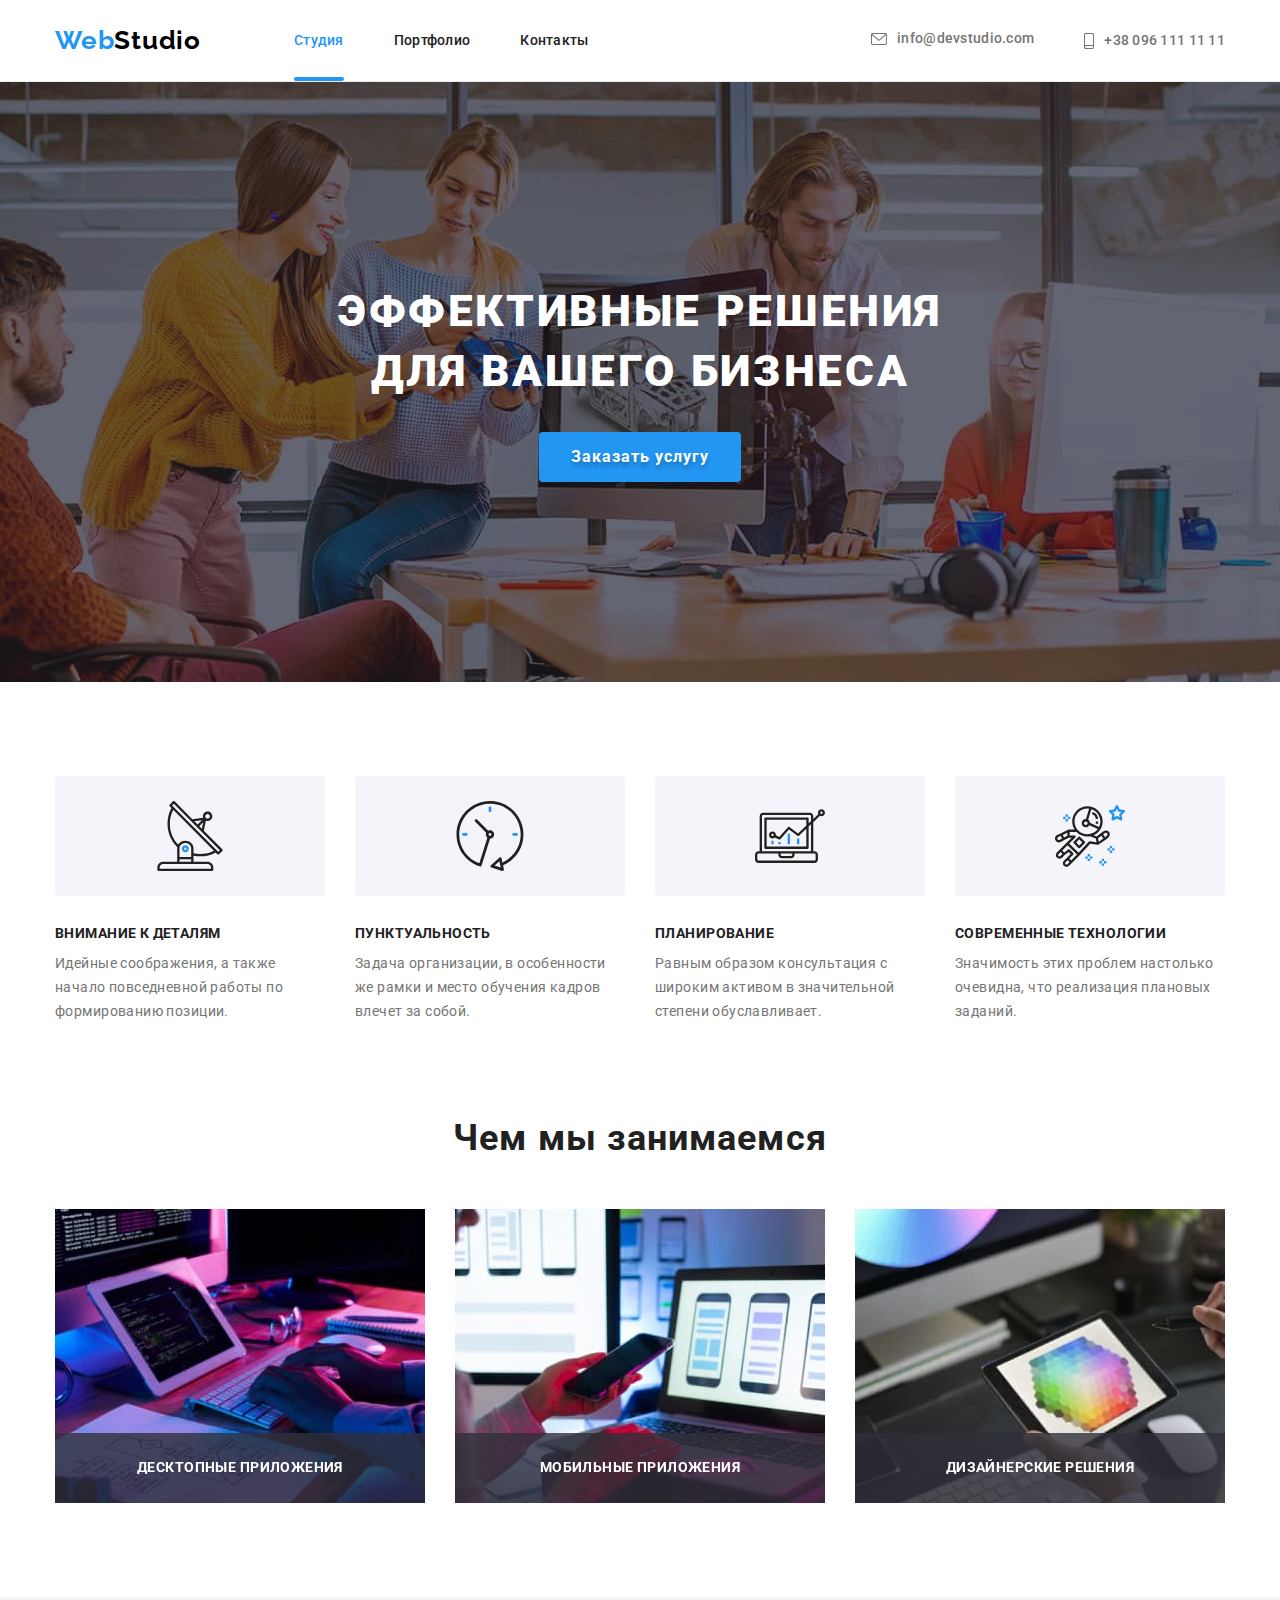
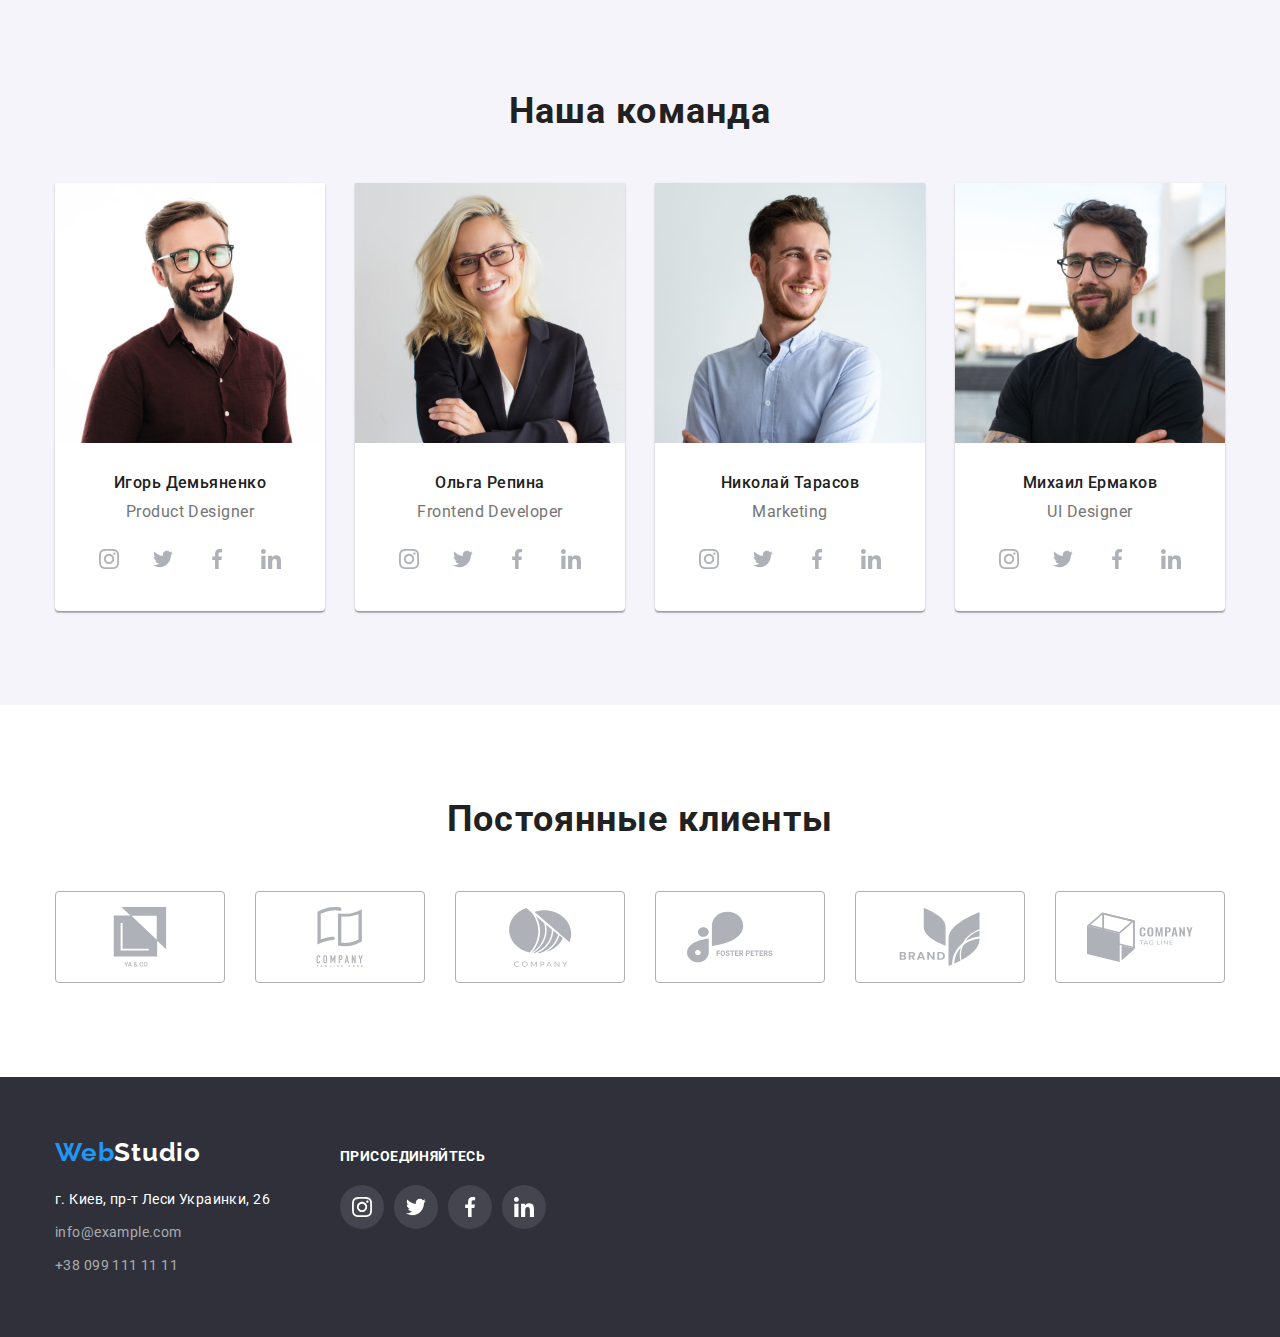
==== index.html @ c8e6e579 "clone from hw#5. start" ====
<!DOCTYPE html>
<html lang="ru">
  <head>
    <meta charset="UTF-8" />
    <meta http-equiv="X-UA-Compatible" content="IE=edge" />
    <meta name="viewport" content="width=device-width, initial-scale=1.0" />
    <title>Студія</title>
    <link rel="preconnect" href="https://fonts.googleapis.com" />
    <link rel="preconnect" href="https://fonts.gstatic.com" crossorigin />
    <link
      href="https://fonts.googleapis.com/css2?family=Raleway:wght@700&family=Roboto:wght@400;500;700;900&display=swap"
      rel="stylesheet"
    />
    <link
      rel="stylesheet"
      href="https://cdnjs.cloudflare.com/ajax/libs/modern-normalize/1.1.0/modern-normalize.min.css"
    />
    <link rel="stylesheet" href="./css/styles.css" />
  </head>
  <body>
    <header>
      <div class="nav container">
        <nav class="navigation">
          <a href="./index.html" class="logo">
            <span class="word-web">Web</span
            ><span class="word-studio">Studio</span>
          </a>
          <ul class="site-nav list">
            <li class="item">
              <a href="./index.html" class="link current">Студия</a>
            </li>
            <li class="item">
              <a href="./portfolio.html" class="link">Портфолио</a>
            </li>
            <li class="item">
              <a href="" class="link">Контакты</a>
            </li>
          </ul>
        </nav>
        <ul class="site-contact list">
          <li class="item-contact">
            <a href="mailto:info@devstudio.com" class="header-mail">
              <svg class="contact-icon" width="16px" height="12px">
                <use href="./images/symbol-defs.svg#icon-envelope"></use></svg
              >info@devstudio.com</a
            >
          </li>
          <li class="item-contact">
            <a href="tel:+380961111111" class="header-tel">
              <svg class="contact-icon" width="10px" height="16px">
                <use href="./images/symbol-defs.svg#icon-smartphone"></use>
              </svg>
              +38 096 111 11 11</a
            >
          </li>
        </ul>
      </div>
    </header>
    <main>
      <section class="section hero">
        <div class="hero-container">
          <h1 class="hero-title">Эффективные решения для вашего бизнеса</h1>
          <button type="button" class="hero-button" data-modal-open>
            Заказать услугу
          </button>
          <div class="backdrop is-hidden" data-modal>
            <div class="modal">
              <button class="close" data-modal-close>x</button>
            </div>
          </div>
        </div>
      </section>
      <section class="section distinction">
        <div class="container">
          <h2 class="section-title visually-hidden">
            Наши качественные особенности
          </h2>
          <ul class="distinction list">
            <li class="item">
              <div class="icon-wrapper">
                <svg class="distinction-icon" width="70px" height="70px">
                  <use href="./images/symbol-defs.svg#icon-antenna"></use>
                </svg>
              </div>
              <h3 class="distinction-header">Внимание к деталям</h3>
              <p class="distinction-description">
                Идейные соображения, а также начало повседневной работы по
                формированию позиции.
              </p>
            </li>
            <li class="item">
              <div class="icon-wrapper">
                <svg class="distinction-icon" width="70px" height="70px">
                  <use href="./images/symbol-defs.svg#icon-clock"></use>
                </svg>
              </div>
              <h3 class="distinction-header">Пунктуальность</h3>
              <p class="distinction-description">
                Задача организации, в особенности же рамки и место обучения
                кадров влечет за собой.
              </p>
            </li>
            <li class="item">
              <div class="icon-wrapper">
                <svg class="distinction-icon" width="70px" height="70px">
                  <use href="./images/symbol-defs.svg#icon-diagram"></use>
                </svg>
              </div>
              <h3 class="distinction-header">Планирование</h3>
              <p class="distinction-description">
                Равным образом консультация с широким активом в значительной
                степени обуславливает.
              </p>
            </li>
            <li class="item">
              <div class="icon-wrapper">
                <svg class="distinction-icon" width="70px" height="70px">
                  <use href="./images/symbol-defs.svg#icon-astronaut"></use>
                </svg>
              </div>
              <h3 class="distinction-header">Современные технологии</h3>
              <p class="distinction-description">
                Значимость этих проблем настолько очевидна, что реализация
                плановых заданий.
              </p>
            </li>
          </ul>
        </div>
      </section>
      <section class="section occupations">
        <div class="container column">
          <h2 class="section-title">Чем мы занимаемся</h2>
          <ul class="occupation list">
            <li class="item">
              <img
                src="./images/img1.jpg"
                alt=" на малюнку зображена розробка програмного забезпечення для комп'ютера"
                width="370"
                class="occupation-foto"
              />
              <h3 class="description-title">Десктопные приложения</h3>
            </li>
            <li class="item">
              <img
                src="./images/img2.jpg"
                alt="на малюнку зображена розробка програмного забезпечення для телефона"
                width="370"
                class="occupation-foto"
              />
              <h3 class="description-title">Мобильные приложения</h3>
            </li>
            <li class="item">
              <img
                src="./images/img3.jpg"
                alt="на малюнку зображено вибір кольорового спектру на планшеті"
                width="370"
                class="occupation-foto"
              />
              <h3 class="description-title">Дизайнерские решения</h3>
            </li>
          </ul>
        </div>
      </section>
      <section class="section our-team">
        <div class="container column">
          <h2 class="section-title">Наша команда</h2>
          <ul class="our-team list">
            <li class="item">
              <img
                src="./images/igor.jpg"
                alt="фото Игоря"
                width="270"
                class="our-team foto"
              />
              <div class="team wrapper">
                <h3 class="team-member">Игорь Демьяненко</h3>
                <p class="specialization">Product Designer</p>
              </div>
              <ul class="social-networks list">
                <li class="social-network-icon">
                  <a
                    href="https://www.instagram.com/"
                    target="_blank"
                    rel="noopener noreferrer"
                  >
                    <svg class="social-icon" width="20px" height="20px">
                      <use href="./images/symbol-defs.svg#icon-instagram"></use>
                    </svg>
                  </a>
                </li>
                <li class="social-network-icon">
                  <a
                    href="https://twitter.com/"
                    target="_blank"
                    rel="noopener noreferrer"
                  >
                    <svg class="social-icon" width="20px" height="20px">
                      <use href="./images/symbol-defs.svg#icon-twitter"></use>
                    </svg>
                  </a>
                </li>
                <li class="social-network-icon">
                  <a
                    href="https://www.facebook.com/"
                    target="_blank"
                    rel="noopener noreferrer"
                  >
                    <svg class="social-icon" width="20px" height="20px">
                      <use href="./images/symbol-defs.svg#icon-facebook"></use>
                    </svg>
                  </a>
                </li>
                <li class="social-network-icon">
                  <a
                    href="https://www.linkedin.com/"
                    target="_blank"
                    rel="noopener noreferrer"
                  >
                    <svg class="social-icon" width="20px" height="20px">
                      <use href="./images/symbol-defs.svg#icon-linkedin"></use>
                    </svg>
                  </a>
                </li>
              </ul>
            </li>
            <li class="item">
              <img
                src="./images/olga.jpg"
                alt="фото Ольги"
                width="270"
                class="our-team foto"
              />
              <div class="team wrapper">
                <h3 class="team-member">Ольга Репина</h3>
                <p class="specialization">Frontend Developer</p>
              </div>
              <ul class="social-networks list">
                <li class="social-network-icon">
                  <a
                    href="https://www.instagram.com/"
                    target="_blank"
                    rel="noopener noreferrer"
                  >
                    <svg class="social-icon" width="20px" height="20px">
                      <use href="./images/symbol-defs.svg#icon-instagram"></use>
                    </svg>
                  </a>
                </li>
                <li class="social-network-icon">
                  <a
                    href="https://twitter.com/"
                    target="_blank"
                    rel="noopener noreferrer"
                  >
                    <svg class="social-icon" width="20px" height="20px">
                      <use href="./images/symbol-defs.svg#icon-twitter"></use>
                    </svg>
                  </a>
                </li>
                <li class="social-network-icon">
                  <a
                    href="https://www.facebook.com/"
                    target="_blank"
                    rel="noopener noreferrer"
                  >
                    <svg class="social-icon" width="20px" height="20px">
                      <use href="./images/symbol-defs.svg#icon-facebook"></use>
                    </svg>
                  </a>
                </li>
                <li class="social-network-icon">
                  <a
                    href="https://www.linkedin.com/"
                    target="_blank"
                    rel="noopener noreferrer"
                  >
                    <svg class="social-icon" width="20px" height="20px">
                      <use href="./images/symbol-defs.svg#icon-linkedin"></use>
                    </svg>
                  </a>
                </li>
              </ul>
            </li>
            <li class="item">
              <img
                src="./images/nikolas.jpg"
                alt="фото Николая"
                width="270"
                class="our-team foto"
              />
              <div class="team wrapper">
                <h3 class="team-member">Николай Тарасов</h3>
                <p class="specialization">Marketing</p>
              </div>
              <ul class="social-networks list">
                <li class="social-network-icon">
                  <a
                    href="https://www.instagram.com/"
                    target="_blank"
                    rel="noopener noreferrer"
                  >
                    <svg class="social-icon" width="20px" height="20px">
                      <use href="./images/symbol-defs.svg#icon-instagram"></use>
                    </svg>
                  </a>
                </li>
                <li class="social-network-icon">
                  <a
                    href="https://twitter.com/"
                    target="_blank"
                    rel="noopener noreferrer"
                  >
                    <svg class="social-icon" width="20px" height="20px">
                      <use href="./images/symbol-defs.svg#icon-twitter"></use>
                    </svg>
                  </a>
                </li>
                <li class="social-network-icon">
                  <a
                    href="https://www.facebook.com/"
                    target="_blank"
                    rel="noopener noreferrer"
                  >
                    <svg class="social-icon" width="20px" height="20px">
                      <use href="./images/symbol-defs.svg#icon-facebook"></use>
                    </svg>
                  </a>
                </li>
                <li class="social-network-icon">
                  <a
                    href="https://www.linkedin.com/"
                    target="_blank"
                    rel="noopener noreferrer"
                  >
                    <svg class="social-icon" width="20px" height="20px">
                      <use href="./images/symbol-defs.svg#icon-linkedin"></use>
                    </svg>
                  </a>
                </li>
              </ul>
            </li>
            <li class="item">
              <img
                src="./images/mihailo.jpg"
                alt="фото Михаила"
                width="270"
                class="our-team foto"
              />
              <div class="team wrapper">
                <h3 class="team-member">Михаил Ермаков</h3>
                <p class="specialization">UI Designer</p>
              </div>
              <ul class="social-networks list">
                <li class="social-network-icon">
                  <a
                    href="https://www.instagram.com/"
                    target="_blank"
                    rel="noopener noreferrer"
                  >
                    <svg class="social-icon" width="20px" height="20px">
                      <use href="./images/symbol-defs.svg#icon-instagram"></use>
                    </svg>
                  </a>
                </li>
                <li class="social-network-icon">
                  <a
                    href="https://twitter.com/"
                    target="_blank"
                    rel="noopener noreferrer"
                  >
                    <svg class="social-icon" width="20px" height="20px">
                      <use href="./images/symbol-defs.svg#icon-twitter"></use>
                    </svg>
                  </a>
                </li>
                <li class="social-network-icon">
                  <a
                    href="https://www.facebook.com/"
                    target="_blank"
                    rel="noopener noreferrer"
                  >
                    <svg class="social-icon" width="20px" height="20px">
                      <use href="./images/symbol-defs.svg#icon-facebook"></use>
                    </svg>
                  </a>
                </li>
                <li class="social-network-icon">
                  <a
                    href="https://www.linkedin.com/"
                    target="_blank"
                    rel="noopener noreferrer"
                  >
                    <svg class="social-icon" width="20px" height="20px">
                      <use href="./images/symbol-defs.svg#icon-linkedin"></use>
                    </svg>
                  </a>
                </li>
              </ul>
            </li>
          </ul>
        </div>
      </section>
      <section class="section client">
        <div class="container column">
          <h2 class="section-title">Постоянные клиенты</h2>
          <ul class="clients list">
            <li class="client-logo">
              <a href="" target="_blank" rel="noopener noreferrer">
                <svg class="logo-icon" width="106px" height="60px">
                  <use href="./images/symbol-defs.svg#icon-client1"></use>
                </svg>
              </a>
            </li>
            <li class="client-logo">
              <a href="" target="_blank" rel="noopener noreferrer">
                <svg class="logo-icon" width="106px" height="60px">
                  <use href="./images/symbol-defs.svg#icon-client2"></use>
                </svg>
              </a>
            </li>
            <li class="client-logo">
              <a href="" target="_blank" rel="noopener noreferrer">
                <svg class="logo-icon" width="106px" height="60px">
                  <use href="./images/symbol-defs.svg#icon-client3"></use>
                </svg>
              </a>
            </li>
            <li class="client-logo">
              <a href="" target="_blank" rel="noopener noreferrer">
                <svg class="logo-icon" width="106px" height="60px">
                  <use href="./images/symbol-defs.svg#icon-client4"></use>
                </svg>
              </a>
            </li>
            <li class="client-logo">
              <a href="" target="_blank" rel="noopener noreferrer">
                <svg class="logo-icon" width="106px" height="60px">
                  <use href="./images/symbol-defs.svg#icon-client5"></use>
                </svg>
              </a>
            </li>
            <li class="client-logo">
              <a href="" target="_blank" rel="noopener noreferrer">
                <svg class="logo-icon" width="106px" height="60px">
                  <use href="./images/symbol-defs.svg#icon-client6"></use>
                </svg>
              </a>
            </li>
          </ul>
        </div>
      </section>
    </main>

    <footer class="footer navigation">
      <div class="container-footer">
        <div class="adress-container">
          <a href="./index.html" class="logo">
            <span class="word-web">Web</span
            ><span class="word-studio">Studio</span>
          </a>
          <address class="adress">
            <ul class="adress list">
              <li class="item">
                <a
                  href="https://goo.gl/maps/ZD16TCM3uoNAEAxr9"
                  target="_blank"
                  rel="noopener noreferrer"
                  class="physical-address"
                  >г. Киев, пр-т Леси Украинки, 26</a
                >
              </li>
              <li class="item">
                <a href="mailto:info@example.com" class="footer-mail"
                  >info@example.com</a
                >
              </li>
              <li class="item">
                <a href="tel:+380991111111" class="footer-tel"
                  >+38 099 111 11 11</a
                >
              </li>
            </ul>
          </address>
        </div>
        <div class="join-container">
          <h3 class="join-title">присоединяйтесь</h3>
          <ul class="social-networks footer list">
            <li class="social-network-icon">
              <a
                href="https://www.instagram.com/"
                target="_blank"
                rel="noopener noreferrer"
                class="footer-icon"
              >
                <svg class="social-icon" width="20px" height="20px">
                  <use href="./images/symbol-defs.svg#icon-instagram"></use>
                </svg>
              </a>
            </li>
            <li class="social-network-icon">
              <a
                href="https://twitter.com/"
                target="_blank"
                rel="noopener noreferrer"
                class="footer-icon"
              >
                <svg class="social-icon" width="20px" height="20px">
                  <use href="./images/symbol-defs.svg#icon-twitter"></use>
                </svg>
              </a>
            </li>
            <li class="social-network-icon">
              <a
                href="https://www.facebook.com/"
                target="_blank"
                rel="noopener noreferrer"
                class="footer-icon"
              >
                <svg class="social-icon" width="20px" height="20px">
                  <use href="./images/symbol-defs.svg#icon-facebook"></use>
                </svg>
              </a>
            </li>
            <li class="social-network-icon">
              <a
                href="https://www.linkedin.com/"
                target="_blank"
                rel="noopener noreferrer"
                class="footer-icon"
              >
                <svg class="social-icon" width="20px" height="20px">
                  <use href="./images/symbol-defs.svg#icon-linkedin"></use>
                </svg>
              </a>
            </li>
          </ul>
        </div>
      </div>
    </footer>
    <script src="./js/modal.js"></script>
  </body>
</html>
---- css/styles.css ----
/* #FFFFFF */
/* background: #FFFFFF; */
/* #ECECEC */
/* border: 1px solid #ECECEC */
/* #212121 */
/* background: #212121; */
/* #2196F3 */
/* background: #2196F3; */
/* #000000 */
/* background: #000000; */
/* #757575 */
/* background: #757575; */
/* #2F303A */
/* background: #2F303A; */
/* #F5F4FA */
/* background: #F5F4FA; */
/* #EEEEEE */
/* background: #EEEEEE */
/* background: #FFFFFF99  */
/* color: rgba(255, 255, 255, 0.6); */

:root {
  --primary-text-color: #757575;
  --title-text-color: #212121;
  --accent-color: #2196f3;
  --primary-white-color: #ffffff;
  --footer-background-color: #2f303a;
}
body {
  margin: 0;

  font-family: "Roboto", sans-serif;
  font-style: normal;
  font-weight: 400;
  font-size: 14px;
  line-height: 1.7;
  background-color: var(--primary-white-color);
  color: var(--primary-text-color);
}

header {
  border-bottom: 1px solid #ececec;
}

.visually-hidden {
  position: absolute;
  width: 1px;
  height: 1px;
  margin: -1px;
  border: 0;
  padding: 0;
  white-space: nowrap;
  clip-path: inset(100%);
  clip: rect(0 0 0 0);
  overflow: hidden;
}

/* logo */

.logo {
  display: block;
  text-decoration: none;

  font-family: "Raleway";
  font-style: normal;
  font-weight: 700;
  font-size: 26px;
  line-height: 1.2;
  letter-spacing: 0.03em;
}
.nav .navigation .logo {
  padding-top: 25px;
  padding-bottom: 25px;
  margin-right: 93px;
}

.navigation .word-web {
  color: var(--accent-color);
  padding-top: 25px;
  padding-bottom: 25px;
}
.navigation .word-studio {
  color: #000000;
  padding-top: 25px;
  padding-bottom: 25px;
}
.footer .word-studio {
  color: var(--primary-white-color);
}
.footer .word-web {
  color: var(--accent-color);
}
.logo span {
  transition-property: color;
  transition-duration: 250ms;
  transition-timing-function: cubic-bezier(0.4, 0, 0.2, 1);
}
.logo:hover span,
.logo:focus span,
.logo:active span {
  color: var(--accent-color);
}

/* site navi */
.list {
  list-style: none;
  padding: 0;
  margin: 0;
}
.site-nav .link {
  display: block;
  padding-top: 32px;
  padding-bottom: 32px;

  text-decoration: none;
  font-weight: 500;
  font-size: 14px;
  line-height: 1.14;
  letter-spacing: 0.02em;

  color: var(--title-text-color);
}
.site-nav .current {
  position: relative;
  color: var(--accent-color);
}
.current::after {
  content: "";
  position: absolute;
  bottom: 0;
  left: 0;
  width: 100%;
  height: 4px;

  background: #2196f3;
  border-radius: 2px;
}
.site-nav a {
  transition-property: color;
  transition-duration: 250ms;
  transition-timing-function: cubic-bezier(0.4, 0, 0.2, 1);
}
.site-nav a:hover,
.site-nav a:active,
.site-nav a:focus {
  color: var(--accent-color);
}

.site-contact .header-mail,
.site-contact .header-tel {
  display: flex;
  padding-top: 32px;
  padding-bottom: 32px;
  align-items: center;

  text-decoration: none;
  font-weight: 500;
  font-size: 14px;
  line-height: 1.14px;
  letter-spacing: 0.02em;

  color: var(--primary-text-color);
}
.site-contact a {
  transition-property: color;
  transition-duration: 250ms;
  transition-timing-function: cubic-bezier(0.4, 0, 0.2, 1);
}
.site-contact a:hover,
.site-contact a:focus,
.site-contact a:active {
  color: var(--accent-color);
  /* fill: var(--accent-color); */
}

/* section hero */
.hero {
  background-color: var(--footer-background-color);
}

.hero-title {
  /* text-align: center; */
  margin: 0 auto;
  margin-bottom: 30px;
  max-width: 696px;

  text-transform: uppercase;
  font-weight: 900;
  font-size: 44px;
  line-height: 1.36;
  letter-spacing: 0.06em;

  color: #ffffff;
}
.hero-button {
  display: inline-block;
  padding: 10px 32px;
  min-width: 200px;
  /* text-align: center; */
  cursor: pointer;
  border-radius: 4px;
  border: none;

  font-family: inherit;
  font-weight: 700;
  font-size: 16px;
  line-height: 1.88;
  letter-spacing: 0.06em;

  color: #ffffff;
  background-color: var(--accent-color);
  /* border-color: var(--accent-color); */
  border-color: transparent;
  text-shadow: 0px 4px 4px rgba(0, 0, 0, 0.25);
  transition-property: color;
  transition-duration: 250ms;
  transition-timing-function: cubic-bezier(0.4, 0, 0.2, 1);
}

.hero-button:focus,
.hero-button:active,
.hero-button:hover {
  color: rgba(255, 255, 255, 0.85);
}

/*section distinction */

.distinction-header {
  margin-top: 0;
  margin-bottom: 10px;

  text-transform: uppercase;
  font-weight: 700;
  font-size: 14px;
  line-height: 1.14;
  letter-spacing: 0.03em;

  color: #212121;
}
.distinction-description {
  margin-top: 0;
  margin-bottom: 0;
  letter-spacing: 0.03em;
}

/* section occupation */

.occupation-title,
.section-title {
  margin-top: 0;
  margin-bottom: 50px;
  text-align: center;

  font-weight: 700;
  font-size: 36px;
  line-height: 1.16;
  letter-spacing: 0.03em;

  color: var(--title-text-color);
}

/* section our-team */

.our-team {
  background-color: #f5f4fa;
}

.foto,
.occupation-foto,
.work-image {
  display: block;
  /* background-color: darksalmon; */
}
/*  */

.team-member {
  margin-top: 0;
  margin-bottom: 10px;
  text-align: center;

  font-weight: 500;
  font-size: 16px;
  line-height: 1.19;
  letter-spacing: 0.03em;

  color: var(--title-text-color);
}
.specialization {
  margin-top: 0;
  margin-bottom: 0;
  text-align: center;

  font-size: 16px;
  line-height: 1.19;
  letter-spacing: 0.03em;

  color: #757575;
}

/* fotter */
.footer {
  padding-top: 60px;
  padding-bottom: 60px;

  background-color: var(--footer-background-color);
}
.physical-address {
  text-decoration: none;
  font-style: normal;
  font-size: 14px;
  line-height: 1.7;
  letter-spacing: 0.03em;

  color: #ffffff;
}
.footer-tel,
.footer-mail {
  text-decoration: none;

  font-style: normal;
  font-size: 14px;
  line-height: 1.7;
  letter-spacing: 0.03em;

  color: rgba(255, 255, 255, 0.6);
}

.adress .item:not(:last-child) {
  margin-bottom: 9px;
}
.adress a {
  transition-property: color;
  transition-duration: 250ms;
  transition-timing-function: cubic-bezier(0.4, 0, 0.2, 1);
}
.adress a:hover,
.adress a:focus,
.adress a:active {
  color: var(--accent-color);
}
/* filter */

.filter-bar-button {
  display: inline-block;
  padding: 6px 22px;
  min-width: auto;
  border-radius: 4px;
  border: none;
  text-align: center;
  cursor: pointer;

  font-family: inherit;
  font-weight: 500;
  font-size: 16px;
  letter-spacing: 0.03em;
  line-height: 1.62;

  background-color: #f5f4fa;
  color: #212121;
  /* border-color: #f5f4fa; */
  border-color: transparent;
  transition-property: color, background-color, box-shadow;
  transition-duration: 250ms;
  transition-timing-function: cubic-bezier(0.4, 0, 0.2, 1);
}
.filter-bar-button:focus,
.filter-bar-button:active,
.filter-bar-button:hover {
  color: #ffffff;
  background-color: var(--accent-color);
  /* border-color: var(--accent-color); */
  box-shadow: 0px 1px 3px rgba(0, 0, 0, 0.12), 0px 1px 1px rgba(0, 0, 0, 0.14),
    0px 2px 1px rgba(0, 0, 0, 0.2);
}
.work-link {
  text-decoration: none;
  transition-property: color;
  transition-duration: 250ms;
  transition-timing-function: cubic-bezier(0.4, 0, 0.2, 1);
}

.work-link:hover,
.work-link:focus,
.work-link:active {
  color: var(--accent-color);
}

.work-group {
  margin-top: 0;
  margin-bottom: 0;

  font-size: 16px;
  line-height: 1.87;
  letter-spacing: 0.03em;

  /* background-color: #2196f3; */
  color: #757575;
}

.title-image {
  margin-top: 0;
  margin-bottom: 4px;

  font-weight: 700;
  font-size: 18px;
  line-height: 2;
  letter-spacing: 0.06em;

  /* background-color: aquamarine; */
  color: var(--title-text-color);
}
/* геометрія елементів */

.container {
  display: flex;
  align-items: center;
  width: 1200px;
  padding-left: 15px;
  padding-right: 15px;
  margin-left: auto;
  margin-right: auto;
}

.hero-container {
  width: 1200px;
  padding-left: 15px;
  padding-right: 15px;

  margin-left: auto;
  margin-right: auto;
  text-align: center;
}

.container-footer {
  width: 1200px;
  padding-left: 15px;
  padding-right: 15px;
  margin-left: auto;
  margin-right: auto;
  display: flex;
  align-items: baseline;
}
.container-footer .logo {
  display: block;
  margin-bottom: 20px;
}

.navigation {
  display: flex;
  align-items: center;
}
.site-nav {
  display: flex;
  /* align-items: center; */
}

.site-nav .item:not(:last-child) {
  margin-right: 50px;
}

.site-contact .item-contact:not(:last-child) {
  margin-right: 50px;
}

.site-contact {
  display: flex;
  /* align-items: center; */
  margin-left: auto;
}
.section {
  padding-top: 94px;
  padding-bottom: 94px;
  /* background-color: cyan; */
}

.section.hero {
  max-width: 1600px;
  min-height: 600px;
  padding-top: 200px;
  padding-bottom: 200px;
  /* background-color: rgba(47, 48, 58, 0.4); */
  background-image: linear-gradient(
      to right,
      rgba(47, 48, 58, 0.4),
      rgba(47, 48, 58, 0.4)
    ),
    url(../images/hero-img.jpg);
  margin-left: auto;
  margin-right: auto;

  background-repeat: no-repeat;
  background-position: center;
  background-size: cover;
}

.filter-bar {
  margin-bottom: 50px;
  display: flex;
}
.distinction {
  display: flex;
  padding-bottom: 0;
}
.distinction.list .item {
  min-width: calc((100% - 90px) / 4);
}

.distinction .item:not(:last-child) {
  margin-right: 30px;
}
.occupation.list {
  display: flex;
}
.column {
  flex-direction: column;
  /* display: block; */
}
.occupation .item {
  position: relative;

  width: calc((100% - 60px) / 3);
  /* width: 370px; */
}
.occupation.list .item:not(:last-child) {
  margin-right: 30px;
}
.our-team.list {
  display: flex;
}

.our-team .item {
  width: calc((100% - 90px) / 4);
  /* width: 270px; */
  box-shadow: 0px 1px 3px rgba(0, 0, 0, 0.12), 0px 1px 1px rgba(0, 0, 0, 0.14),
    0px 2px 1px rgba(0, 0, 0, 0.2);
  border-radius: 0px 0px 4px 4px;
  background-color: var(--primary-white-color);
}
.our-team .item:not(:last-child) {
  margin-right: 30px;
}
.team.wrapper {
  padding-top: 30px;
  /* padding-bottom: 30px; */
  text-align: center;
}

.filter {
  /* display: flex; */
  flex-direction: column;
  justify-content: center;
  /* background-color: indianred; */
}

.filter-bar .item:not(:last-child) {
  margin-right: 8px;
}

.work {
  display: flex;
  flex-wrap: wrap;
  /* background-color: coral; */
}
.work-wrapper {
  padding: 20px 24px;
  border-bottom: 1px solid #eeeeee;
  border-left: 1px solid #eeeeee;
  border-right: 1px solid #eeeeee;
}
.work .item {
  /* width: 370px; */
  width: calc((100% - 60px) / 3);
  /* background-color: rosybrown; */
  margin-right: 30px;
  margin-bottom: 30px;
  /* border-bottom: 1px solid #eeeeee; */
  transition-property: box-shadow;
  transition-duration: 250ms;
  transition-timing-function: cubic-bezier(0.4, 0, 0.2, 1);
}

.work .item:hover,
.work .item:active,
.work .item:focus {
  box-shadow: 0px 1px 3px rgba(0, 0, 0, 0.12), 0px 1px 1px rgba(0, 0, 0, 0.14),
    0px 2px 1px rgba(0, 0, 0, 0.2);
}

.work .item:nth-child(3n) {
  margin-right: 0;
}
.work .item:nth-last-child(-n + 3) {
  margin-bottom: 0;
}

/* 
.item-contact .header-mail,
.item-contact .header-tel {
  display: flex;

  align-items: center;
}
.header-mail::before {
  content: "";
  width: 16px;
  height: 12px;
  margin-right: 10px;
  background-image: url(../images/envelope.svg);
  background-size: contain;
  background-position: center;
}
.header-tel::before {
  content: "";
  width: 10px;
  height: 16px;
  margin-right: 10px;
  background-image: url(../images/smartphone.svg);
  background-position: center;
  background-size: cover;
}  */

.contact-icon {
  margin-right: 10px;
  fill: currentColor;
}

.icon-wrapper {
  display: flex;
  background-color: #f5f4fa;
  margin-bottom: 30px;
  border-radius: 4px;
  min-height: 120px;
  justify-content: center;
  align-items: center;
}

.social-networks {
  display: flex;
  align-items: center;
  padding: 16px 32px 30px 32px;
  justify-content: center;
}

.social-network-icon {
  display: flex;
  align-items: center;
  justify-content: center;
  width: calc((100%-30px) / 4);
  height: 44px;
}
.social-network-icon:not(:last-child) {
  margin-right: 10px;
}

.social-networks a {
  display: flex;
  padding: 12px;
  color: #afb1b8;
  transition-property: border-radius, cursor, background-color, color;
  transition-duration: 250ms;
  transition-timing-function: cubic-bezier(0.4, 0, 0.2, 1);
}
.social-networks .footer-icon {
  display: flex;
  padding: 12px;
  color: #fff;
  background-color: rgba(255, 255, 255, 0.1);
  border-radius: 50%;
}

.social-networks a:hover,
.social-networks a:active,
.social-networks a:focus {
  border-radius: 50%;
  cursor: pointer;
  background-color: var(--accent-color);
  color: var(--primary-white-color);
}
.social-networks.footer {
  padding: 0;
}

.social-icon {
  fill: currentColor;
}
.clients.list {
  display: flex;
  align-items: center;
}

.client-logo:not(:last-child) {
  margin-right: 30px;
}

.client-logo a {
  display: flex;
  align-items: center;
  justify-content: center;

  width: 170px;
  height: 92px;
  border: 1px solid #afb1b8;
  border-radius: 4px;
  color: #afb1b8;
  transition-property: cursor, background-color, color;
  transition-duration: 250ms;
  transition-timing-function: cubic-bezier(0.4, 0, 0.2, 1);
}

.client-logo a:hover,
.client-logo a:focus,
.client-logo a:active {
  cursor: pointer;
  border-color: var(--accent-color);
  color: var(--accent-color);
}
.logo-icon {
  fill: currentColor;
}

.join-title {
  margin-bottom: 20px;
  margin-top: 0;
  text-transform: uppercase;
  font-weight: 700;
  font-size: 14px;
  line-height: 1.14;
  letter-spacing: 0.03em;

  color: #ffffff;
}
.join-container {
  display: flex;
  flex-direction: column;
  min-width: 206px;
  margin-left: 70px;
}
.description-title {
  position: absolute;
  left: 0;
  bottom: 0;
  margin: 0;
  width: 100%;
  /* height: 70px; */
  padding: 27px 0px;

  text-transform: uppercase;
  font-weight: 700;
  font-size: 14px;
  line-height: 1.14;
  text-align: center;
  letter-spacing: 0.03em;

  color: var(--primary-white-color);
  background-color: rgba(47, 48, 58, 0.8);
}

/* animation work-list */

.work-container {
  position: relative;
  overflow: hidden;
}
.work-description {
  position: absolute;
  bottom: 100;
  left: 0;
  width: 100%;
  height: 100%;
  padding: 63px 24px;

  font-size: 16px;
  line-height: 1.87;
  letter-spacing: 0.03em;
  margin-top: 0;
  margin-bottom: 0;
  color: var(--primary-white-color);
  background-color: rgba(33, 150, 243, 0.9);

  transition-property: transform;
  transition-duration: 250ms;
  transition-timing-function: cubic-bezier(0.4, 0, 0.2, 1);
}

.work .item:hover .work-description {
  transform: translateY(-100%);
}

/* Beckdrop */
.backdrop {
  position: fixed;
  top: 0;
  left: 0;
  width: 100%;
  height: 100%;
  background: rgba(0, 0, 0, 0.2);
  opacity: 1;
  transition: opacity;
  transition-duration: 1000ms;
  transition-timing-function: cubic-bezier(0.4, 0, 0.2, 1);
}

.modal {
  position: absolute;
  top: 50%;
  left: 50%;
  transform: translate(-50%, -50%) scale(1);

  width: 528px;
  height: 581px;
  padding: 8px;
  background-color: #ffffff;

  transition-property: transform;
  transition-duration: 1000ms;
  transition-timing-function: cubic-bezier(0.4, 0, 0.2, 1);
}

.close {
  display: block;

  width: 30px;
  height: 30px;
  padding: 6px;
  margin-left: auto;

  color: #000000;

  border: 1px solid rgba(0, 0, 0, 0.1);
  border-radius: 50%;
  text-align: center;
  cursor: pointer;
}
.backdrop.is-hidden {
  opacity: 0;
  pointer-events: none;

  /* visibility: visible; */
}

.backdrop.is-hidden .modal {
  transform: translate(-50%, -50%) scale(0);
}
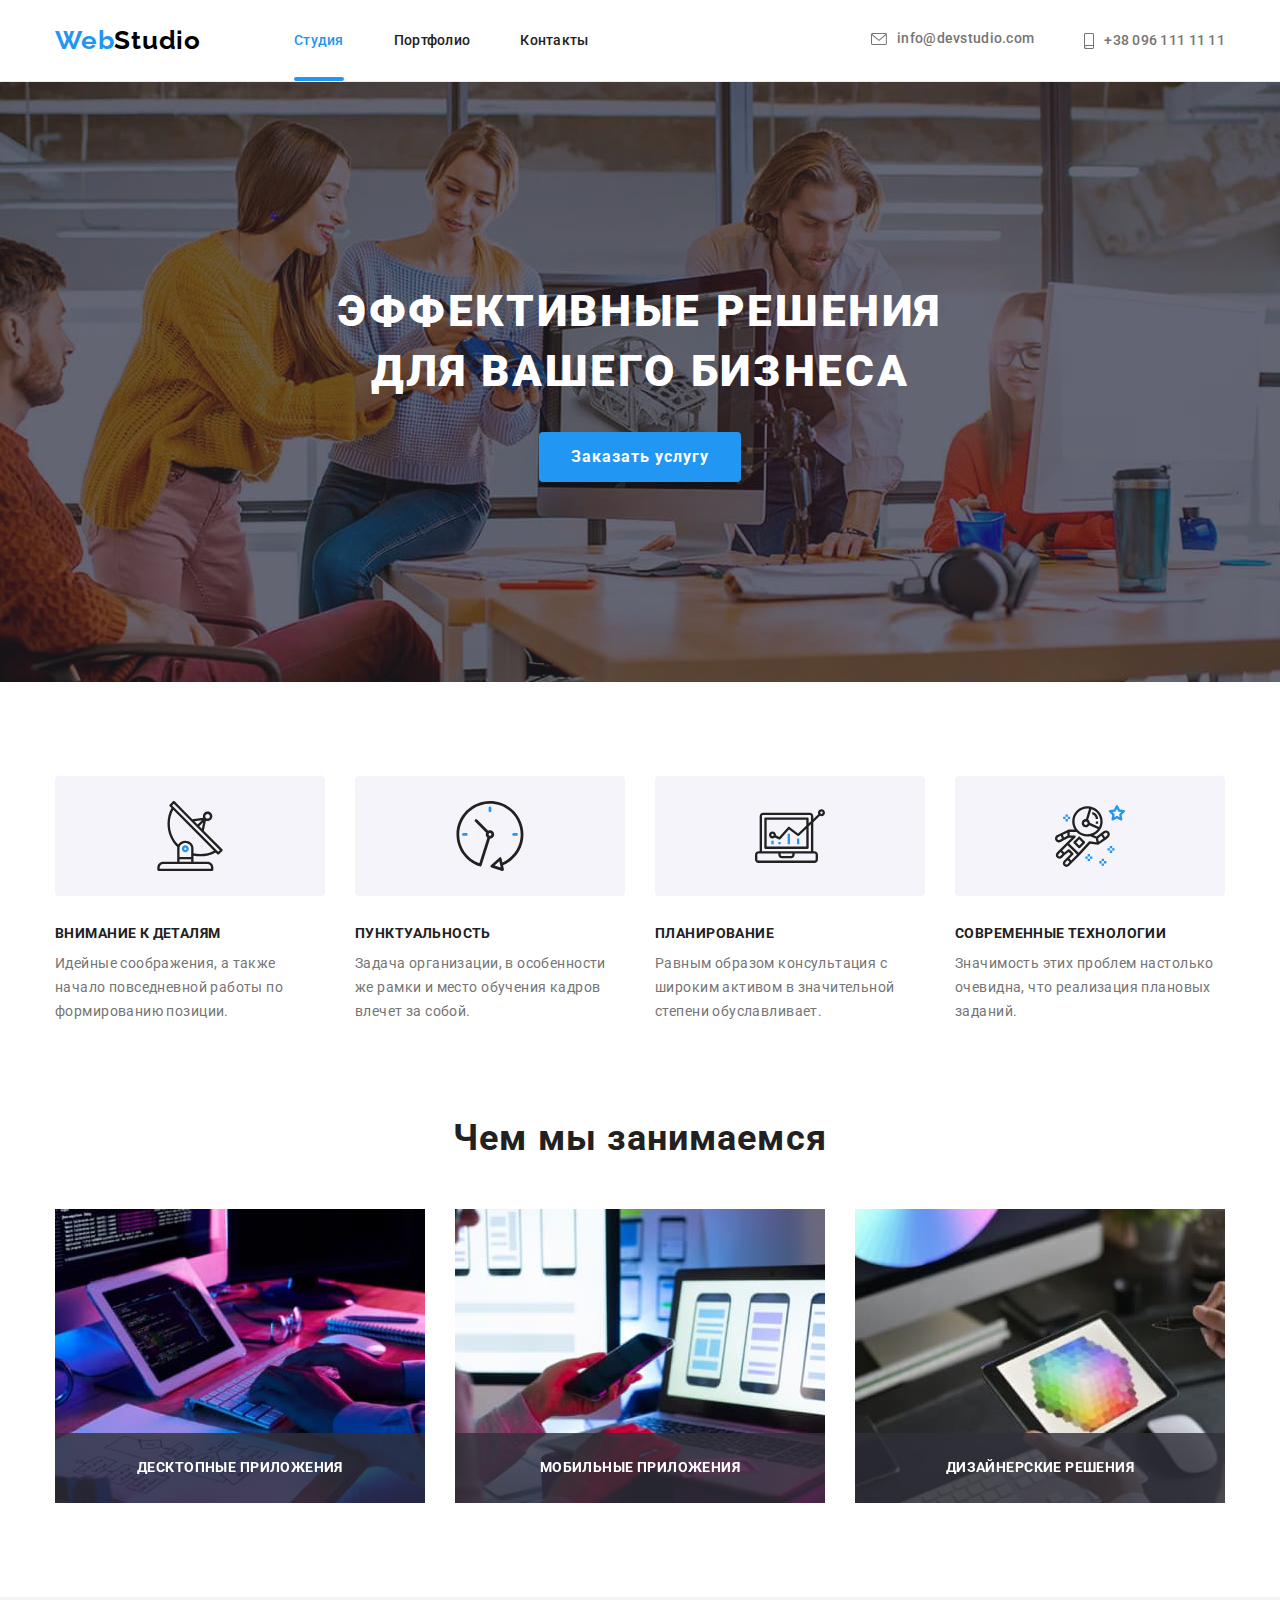
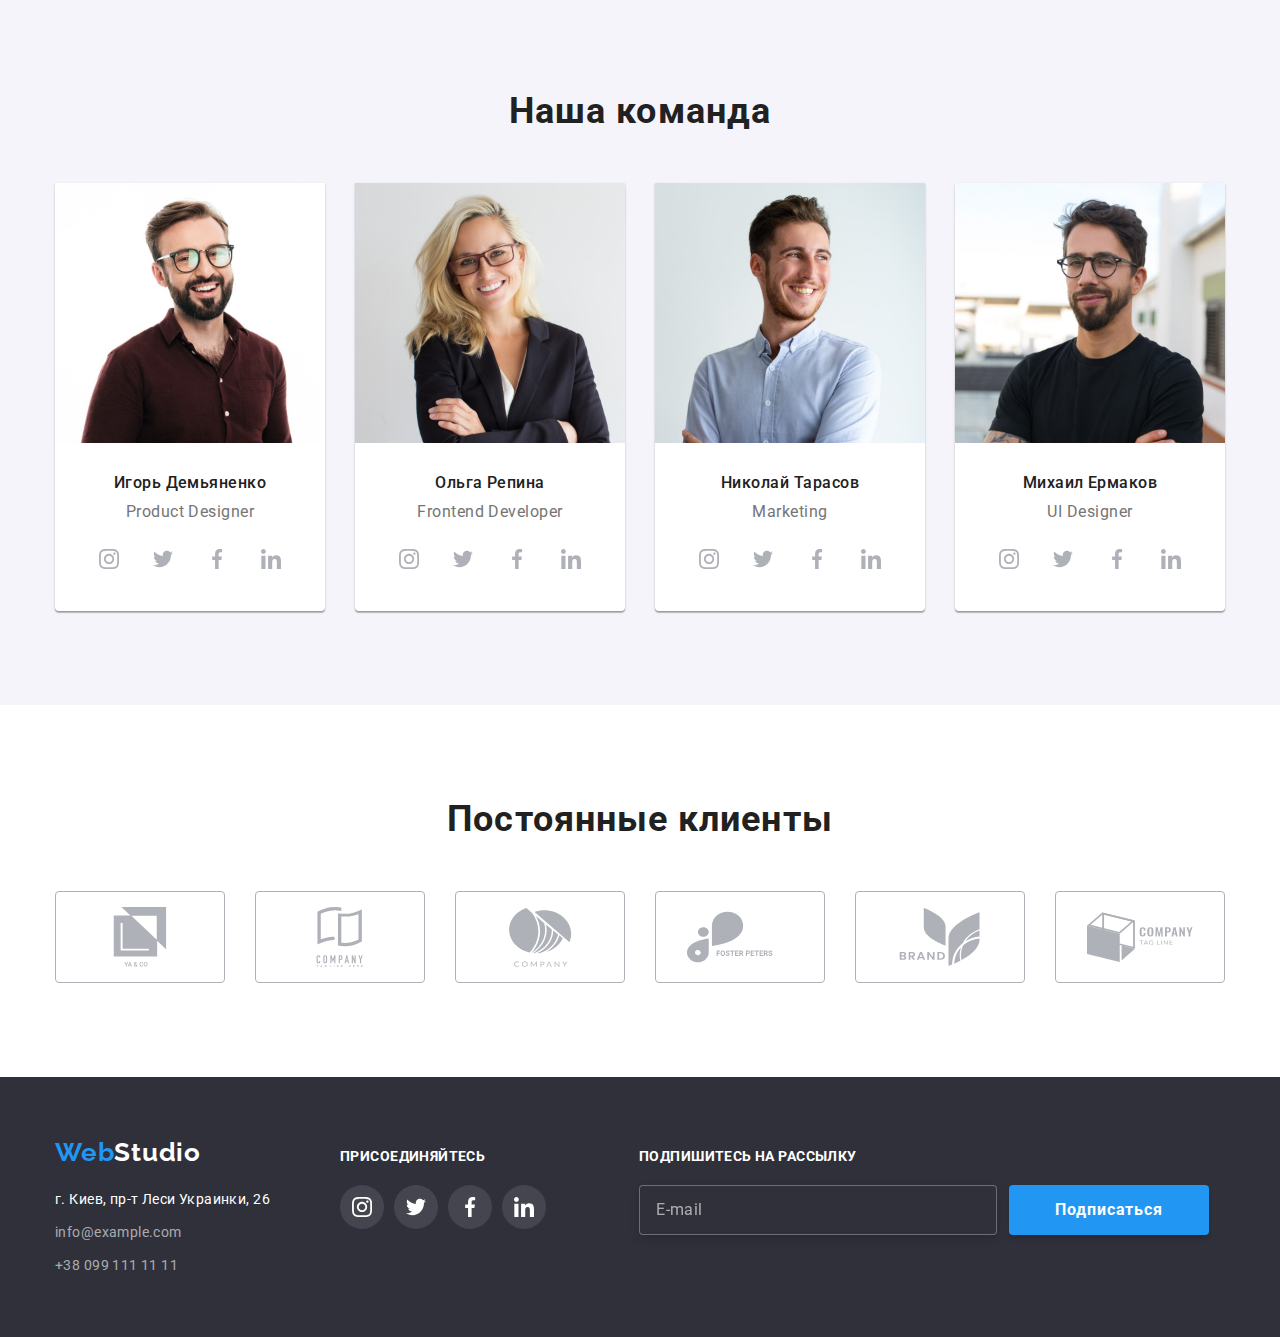
==== commit c178b1e1: "зроблено розмітку форм і позиціонування" ====
--- a/index.html
+++ b/index.html
@@ -64,9 +64,77 @@
             Заказать услугу
           </button>
           <div class="backdrop is-hidden" data-modal>
-            <div class="modal">
-              <button class="close" data-modal-close>x</button>
-            </div>
+            <form class="contact-form modal">
+              <button type="button" class="close-button" data-modal-close>
+                <svg class="close-icon" width="18px" height="18px">
+                  <use href="./images/symbol-defs.svg#icon-close-black"></use>
+                </svg>
+              </button>
+              <h2 class="contact-title">
+                Оставьте свои данные, мы вам перезвоним
+              </h2>
+              <div class="contact-name">
+                <label class="name-label" for="name">Имя</label>
+                <input
+                  class="form field"
+                  type="text"
+                  name="name"
+                  id="name"
+                  placeholder=""
+                />
+              </div>
+              <div class="contact-tel">
+                <label class="name-label" for="tel">Телефон</label>
+                <input
+                  class="form field"
+                  type="tel"
+                  name="tel"
+                  id="tel"
+                  placeholder=""
+                />
+              </div>
+              <div class="contact-email">
+                <label class="name-label" for="modal-email">Почта</label>
+                <input
+                  class="form field"
+                  type="email"
+                  name="email2"
+                  id="modal-email"
+                  placeholder=""
+                />
+              </div>
+              <div class="contact-coment">
+                <label class="name-label" for="coment">Комментарий</label>
+                <textarea
+                  class="coment-form field"
+                  name="coment"
+                  id="coment"
+                  placeholder="Введите текст"
+                  cols="30"
+                  rows="10"
+                ></textarea>
+              </div>
+              <div class="contact-agreement">
+                <input
+                  class="checkbox-input"
+                  type="checkbox"
+                  name="mailing"
+                  value="agreement"
+                  id="agreement"
+                />
+                <label for="agreement"
+                  >Соглашаюсь с рассылкой и принимаю
+                  <a
+                    class="agreement link"
+                    href=""
+                    target="_blank"
+                    rel="noopener noreferrer"
+                    >Условия договора
+                  </a>
+                </label>
+              </div>
+              <button class="contact button" type="submit">Отправить</button>
+            </form>
           </div>
         </div>
       </section>
@@ -535,6 +603,23 @@
             </li>
           </ul>
         </div>
+
+        <form class="subscribe-form" name="subscribe-form">
+          <div class="subscription-wrap">
+            <label class="subscription-title" for="email"
+              >Подпишитесь на рассылку</label
+            >
+            <input
+              class="subscription-input"
+              type="email"
+              name="email"
+              id="email"
+              placeholder="E-mail"
+            />
+          </div>
+
+          <button class="subscription button" type="submit">Подписаться</button>
+        </form>
       </div>
     </footer>
     <script src="./js/modal.js"></script>
--- a/css/styles.css
+++ b/css/styles.css
@@ -196,7 +196,7 @@
   display: inline-block;
   padding: 10px 32px;
   min-width: 200px;
-  /* text-align: center; */
+  text-align: center;
   cursor: pointer;
   border-radius: 4px;
   border: none;
@@ -207,11 +207,11 @@
   line-height: 1.88;
   letter-spacing: 0.06em;
 
-  color: #ffffff;
+  color: var(--primary-white-color);
   background-color: var(--accent-color);
   /* border-color: var(--accent-color); */
   border-color: transparent;
-  text-shadow: 0px 4px 4px rgba(0, 0, 0, 0.25);
+  box-shadow: 0px 4px 4px rgba(0, 0, 0, 0.15);
   transition-property: color;
   transition-duration: 250ms;
   transition-timing-function: cubic-bezier(0.4, 0, 0.2, 1);
@@ -484,7 +484,7 @@
       rgba(47, 48, 58, 0.4),
       rgba(47, 48, 58, 0.4)
     ),
-    url(../images/hero-img.jpg);
+    url("../images/hero-img.jpg");
   margin-left: auto;
   margin-right: auto;
 
@@ -718,7 +718,8 @@
   fill: currentColor;
 }
 
-.join-title {
+.join-title,
+.subscription-title {
   margin-bottom: 20px;
   margin-top: 0;
   text-transform: uppercase;
@@ -763,6 +764,7 @@
 }
 .work-description {
   position: absolute;
+
   bottom: 100;
   left: 0;
   width: 100%;
@@ -800,44 +802,173 @@
   transition-timing-function: cubic-bezier(0.4, 0, 0.2, 1);
 }
 
-.modal {
+.contact-form.modal {
   position: absolute;
   top: 50%;
   left: 50%;
   transform: translate(-50%, -50%) scale(1);
 
   width: 528px;
-  height: 581px;
-  padding: 8px;
-  background-color: #ffffff;
+  padding: 40px;
+
+  background-color: var(--primary-white-color);
+  box-shadow: 0px 1px 3px rgba(0, 0, 0, 0.12), 0px 1px 1px rgba(0, 0, 0, 0.14),
+    0px 2px 1px rgba(0, 0, 0, 0.2);
+  border-radius: 4px;
 
   transition-property: transform;
   transition-duration: 1000ms;
   transition-timing-function: cubic-bezier(0.4, 0, 0.2, 1);
 }
 
-.close {
-  display: block;
+.close-button {
+  position: absolute;
+  right: 8px;
+  top: 8px;
+  display: flex;
 
   width: 30px;
   height: 30px;
-  padding: 6px;
-  margin-left: auto;
-
-  color: #000000;
+  padding: 5px;
+
+  align-items: center;
+  justify-content: center;
 
   border: 1px solid rgba(0, 0, 0, 0.1);
   border-radius: 50%;
-  text-align: center;
+  background-color: var(--primary-white-color);
   cursor: pointer;
 }
 .backdrop.is-hidden {
   opacity: 0;
   pointer-events: none;
-
-  /* visibility: visible; */
-}
-
-.backdrop.is-hidden .modal {
+}
+
+.backdrop.is-hidden .contact-form.modal {
   transform: translate(-50%, -50%) scale(0);
 }
+
+.contact-title {
+  margin: 0;
+  margin-bottom: 12px;
+  font-weight: 700;
+  font-size: 20px;
+  line-height: 1.15;
+  text-align: center;
+  letter-spacing: 0.03em;
+
+  color: var(--title-text-color);
+}
+
+.contact-name,
+.contact-tel,
+.contact-email {
+  margin-bottom: 10px;
+  display: flex;
+  flex-direction: column;
+  align-items: flex-start;
+}
+
+.contact-coment {
+  display: flex;
+  flex-direction: column;
+  align-items: flex-start;
+  margin-bottom: 20px;
+}
+.name-label {
+  margin-bottom: 4px;
+  font-weight: 400;
+  font-size: 12px;
+  line-height: 1.16;
+
+  letter-spacing: 0.01em;
+  color: var(--primary-text-color);
+}
+.field {
+  min-width: 448px;
+  height: 40px;
+  padding: 11px 12px;
+
+  background-color: var(--primary-white-color);
+  border: 1px solid rgba(33, 33, 33, 0.2);
+  border-radius: 4px;
+}
+
+.coment-form.field {
+  width: 448px;
+  min-height: 120px;
+  resize: none;
+}
+.field::placeholder {
+  font-weight: 400;
+  font-size: 14px;
+  line-height: 1.14;
+  letter-spacing: 0.01em;
+
+  color: rgba(117, 117, 117, 0.5);
+}
+.contact-agreement {
+  margin-bottom: 30px;
+}
+.agreement.link {
+  color: var(--accent-color);
+}
+.checkbox-input {
+  width: 16px;
+  height: 15px;
+}
+
+.subscribe-form {
+  margin-left: 93px;
+  display: flex;
+  justify-content: space-between;
+  align-items: flex-end;
+}
+
+.subscription-wrap {
+  display: flex;
+  flex-direction: column;
+  margin-right: 12px;
+}
+
+.subscription-input {
+  padding: 15px 16px;
+  min-width: 358px;
+  height: 50px;
+
+  color: var(--primary-white-color);
+  background-color: var(--footer-background-color);
+  border: 1px solid rgba(255, 255, 255, 0.3);
+  filter: drop-shadow(0px 4px 4px rgba(0, 0, 0, 0.15));
+  border-radius: 4px;
+}
+.subscription-input::placeholder {
+  font-weight: 400;
+  font-size: 16px;
+  line-height: 1.25;
+  letter-spacing: 0.03em;
+  color: rgba(255, 255, 255, 0.6);
+}
+.button {
+  min-width: 200px;
+  /* height: 50px; */
+
+  padding: 10px 29px;
+
+  cursor: pointer;
+  border-radius: 4px;
+  border: none;
+
+  text-align: center;
+  font-family: inherit;
+  font-weight: 700;
+  font-size: 16px;
+  line-height: 1.88;
+  letter-spacing: 0.06em;
+
+  color: var(--primary-white-color);
+  background-color: var(--accent-color);
+  /* border-color: var(--accent-color); */
+  border-color: transparent;
+  box-shadow: 0px 4px 4px rgba(0, 0, 0, 0.15);
+}
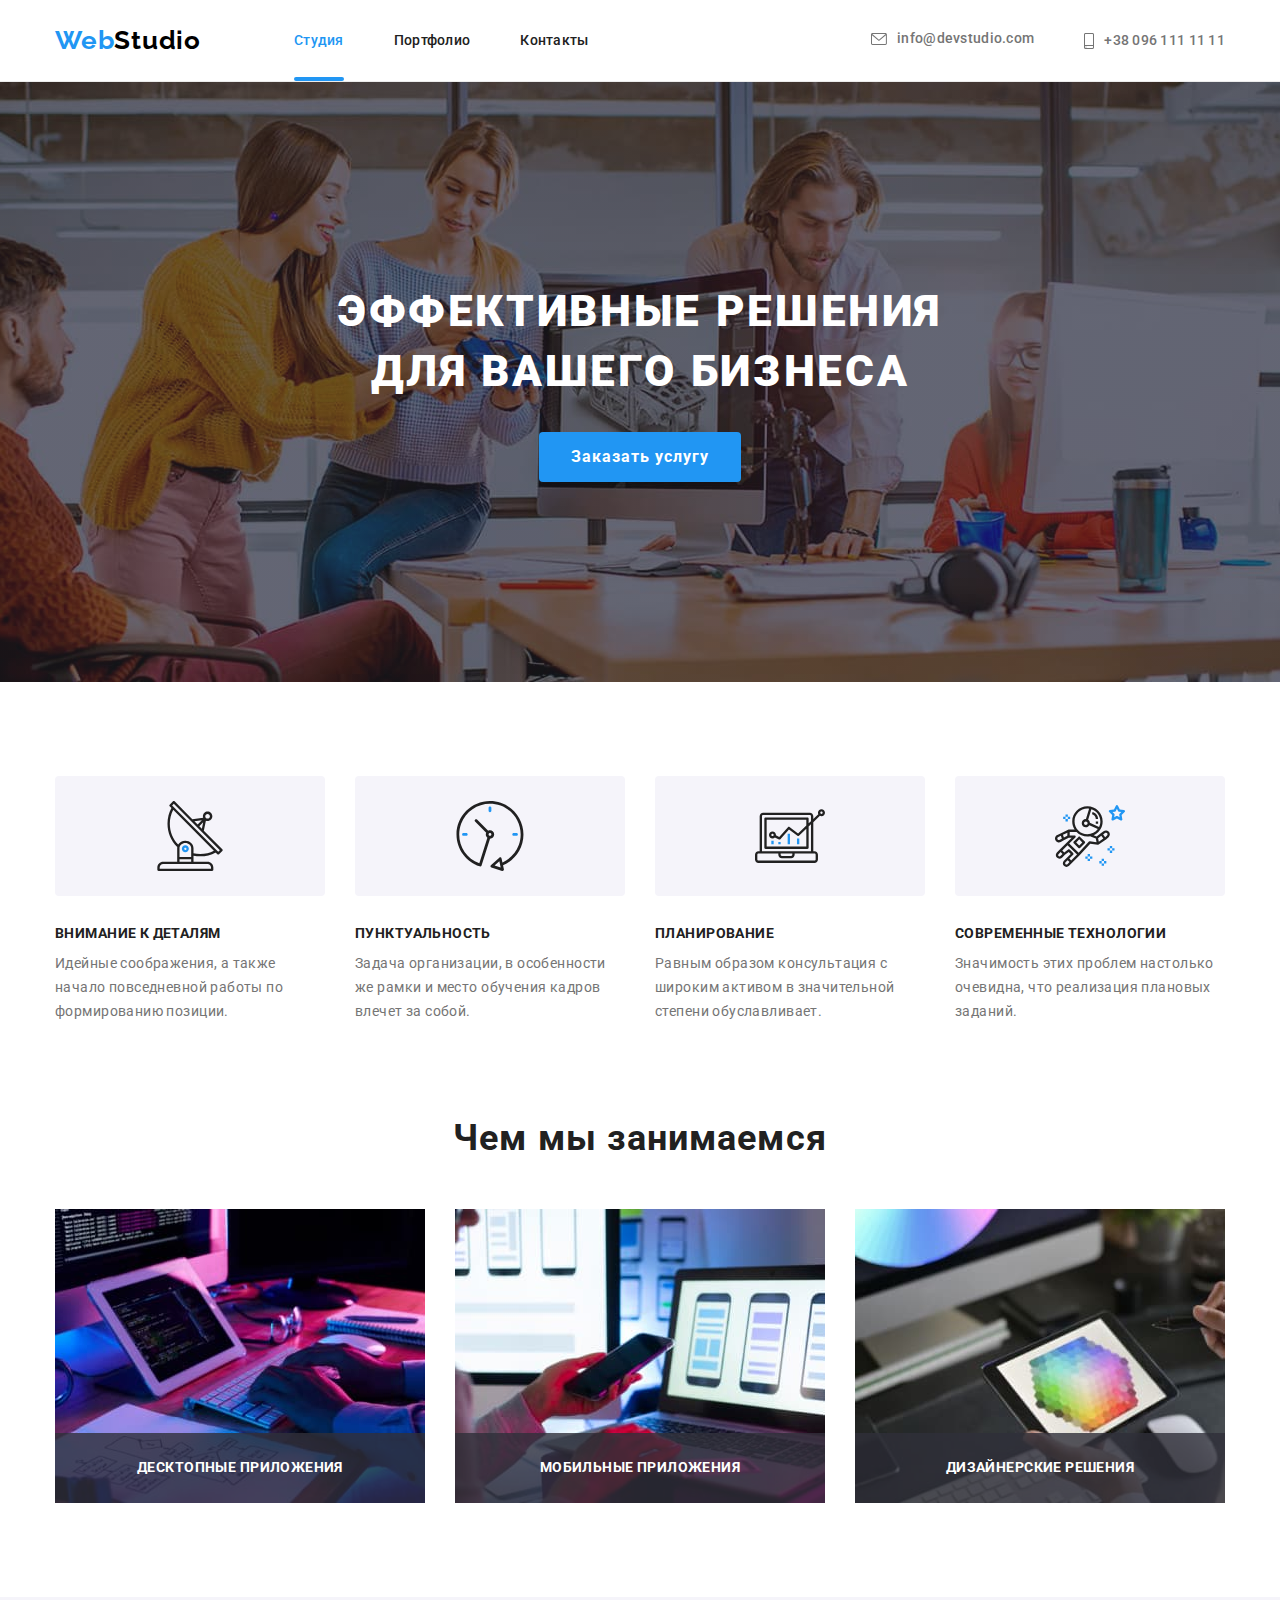
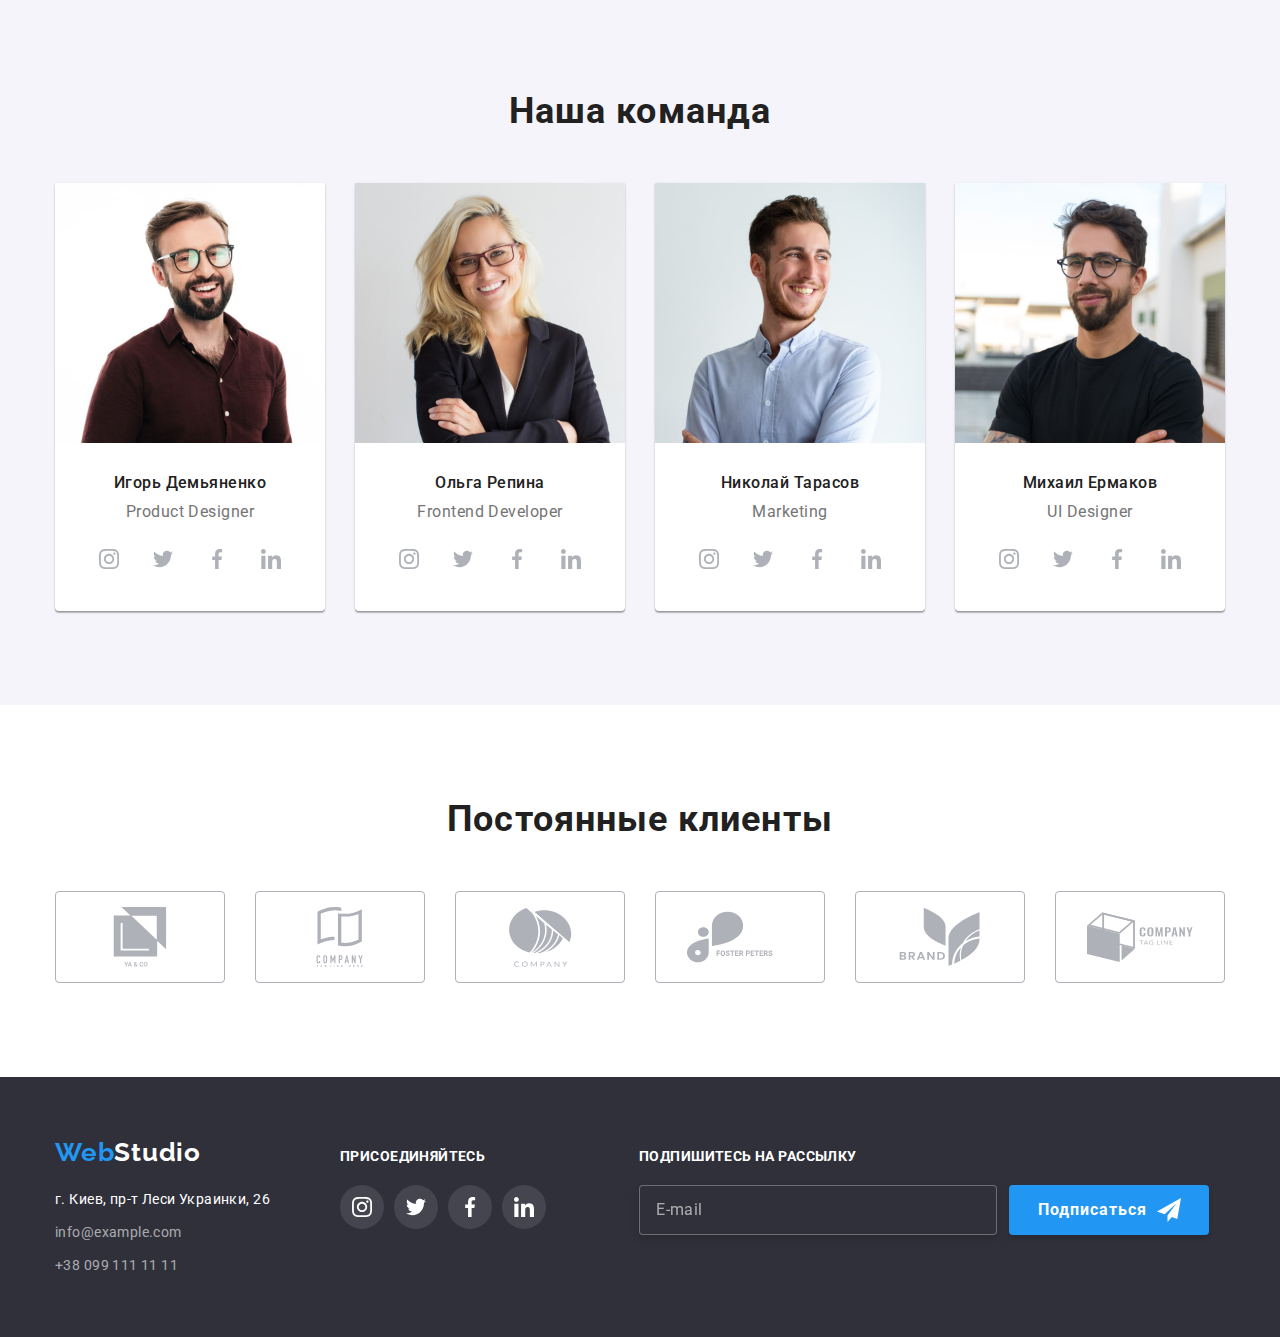
==== commit b9d4e2b4: "додані CSS переходи та SVG іконки" ====
--- a/index.html
+++ b/index.html
@@ -82,6 +82,9 @@
                   id="name"
                   placeholder=""
                 />
+                <svg class="person-icon changed" width="18px" height="18px">
+                  <use href="./images/symbol-defs.svg#icon-person-black"></use>
+                </svg>
               </div>
               <div class="contact-tel">
                 <label class="name-label" for="tel">Телефон</label>
@@ -92,6 +95,9 @@
                   id="tel"
                   placeholder=""
                 />
+                <svg class="tel-icon changed" width="18px" height="18px">
+                  <use href="./images/symbol-defs.svg#icon-phone-black"></use>
+                </svg>
               </div>
               <div class="contact-email">
                 <label class="name-label" for="modal-email">Почта</label>
@@ -102,6 +108,9 @@
                   id="modal-email"
                   placeholder=""
                 />
+                <svg class="email-icon changed" width="18px" height="18px">
+                  <use href="./images/symbol-defs.svg#icon-email-black"></use>
+                </svg>
               </div>
               <div class="contact-coment">
                 <label class="name-label" for="coment">Комментарий</label>
@@ -115,21 +124,33 @@
                 ></textarea>
               </div>
               <div class="contact-agreement">
-                <input
-                  class="checkbox-input"
-                  type="checkbox"
-                  name="mailing"
-                  value="agreement"
-                  id="agreement"
-                />
-                <label for="agreement"
-                  >Соглашаюсь с рассылкой и принимаю
+                <label for="agreement" class="agreement-label">
+                  <input
+                    class="checkbox-input"
+                    type="checkbox"
+                    name="mailing"
+                    value="agreement"
+                    id="agreement"
+                  />
+                  <span class="wrapper-checkbox-icon">
+                    <svg
+                      class="checkbox-icon changed"
+                      width="11px"
+                      height="8px"
+                    >
+                      <use
+                        href="./images/symbol-defs.svg#icon-vectorcheck"
+                      ></use>
+                    </svg>
+                  </span>
+                  <span>Соглашаюсь с рассылкой и принимаю</span>
                   <a
                     class="agreement link"
                     href=""
                     target="_blank"
                     rel="noopener noreferrer"
-                    >Условия договора
+                  >
+                    Условия договора
                   </a>
                 </label>
               </div>
@@ -609,6 +630,7 @@
             <label class="subscription-title" for="email"
               >Подпишитесь на рассылку</label
             >
+
             <input
               class="subscription-input"
               type="email"
@@ -617,8 +639,14 @@
               placeholder="E-mail"
             />
           </div>
-
-          <button class="subscription button" type="submit">Подписаться</button>
+          <div class="subscription-btn">
+            <button class="subscription button" type="submit">
+              Подписаться
+            </button>
+            <svg class="subscription-icon" width="24px" height="24px">
+              <use href="./images/symbol-defs.svg#icon-icon-send"></use>
+            </svg>
+          </div>
         </form>
       </div>
     </footer>
--- a/css/styles.css
+++ b/css/styles.css
@@ -718,8 +718,7 @@
   fill: currentColor;
 }
 
-.join-title,
-.subscription-title {
+.join-title {
   margin-bottom: 20px;
   margin-top: 0;
   text-transform: uppercase;
@@ -790,6 +789,7 @@
 
 /* Beckdrop */
 .backdrop {
+  z-index: 1;
   position: fixed;
   top: 0;
   left: 0;
@@ -797,7 +797,7 @@
   height: 100%;
   background: rgba(0, 0, 0, 0.2);
   opacity: 1;
-  transition: opacity;
+  transition-property: opacity;
   transition-duration: 1000ms;
   transition-timing-function: cubic-bezier(0.4, 0, 0.2, 1);
 }
@@ -838,6 +838,17 @@
   border-radius: 50%;
   background-color: var(--primary-white-color);
   cursor: pointer;
+  fill: currentColor;
+}
+.close-icon {
+  transition-property: color;
+  transition-duration: 250ms;
+  transition-timing-function: cubic-bezier(0.4, 0, 0.2, 1);
+}
+.close-button:hover .close-icon,
+.close-button:focus .close-icon,
+.close-button:active .close-icon {
+  color: var(--accent-color);
 }
 .backdrop.is-hidden {
   opacity: 0;
@@ -863,10 +874,12 @@
 .contact-name,
 .contact-tel,
 .contact-email {
+  position: relative;
   margin-bottom: 10px;
   display: flex;
   flex-direction: column;
   align-items: flex-start;
+  color: #212121;
 }
 
 .contact-coment {
@@ -887,16 +900,46 @@
 .field {
   min-width: 448px;
   height: 40px;
-  padding: 11px 12px;
+  padding: 11px 42px;
 
   background-color: var(--primary-white-color);
   border: 1px solid rgba(33, 33, 33, 0.2);
   border-radius: 4px;
+  transition-property: border-color;
+  transition-duration: 250ms;
+  transition-timing-function: cubic-bezier(0.4, 0, 0.2, 1);
+}
+.person-icon,
+.tel-icon,
+.email-icon {
+  position: absolute;
+  bottom: 11px;
+  left: 12px;
+  fill: currentColor;
+}
+
+.changed {
+  fill: currentColor;
+  transition-property: color;
+  transition-duration: 250ms;
+  transition-timing-function: cubic-bezier(0.4, 0, 0.2, 1);
+}
+.field:active,
+.field:focus,
+.field:hover {
+  border-color: var(--accent-color);
+}
+
+.field:hover + .changed,
+.field:focus + .changed,
+.field:active + .changed {
+  color: var(--accent-color);
 }
 
 .coment-form.field {
   width: 448px;
   min-height: 120px;
+  padding: 12px 16px;
   resize: none;
 }
 .field::placeholder {
@@ -906,18 +949,79 @@
   letter-spacing: 0.01em;
 
   color: rgba(117, 117, 117, 0.5);
+  transition-property: color;
+  transition-duration: 250ms;
+  transition-timing-function: cubic-bezier(0.4, 0, 0.2, 1);
+}
+.field:hover.field::placeholder,
+.field:focus.field::placeholder,
+.field:active.field::placeholder {
+  color: var(--accent-color);
 }
 .contact-agreement {
   margin-bottom: 30px;
 }
+.agreement-label {
+  display: flex;
+  align-items: center;
+  justify-content: center;
+  font-weight: 400;
+  font-size: 14px;
+  line-height: 1.71;
+  letter-spacing: 0.03em;
+}
+
 .agreement.link {
-  color: var(--accent-color);
+  margin-left: 5px;
+  color: var(--accent-color);
+}
+.wrapper-checkbox-icon {
+  display: flex;
+  width: 16px;
+  height: 15px;
+  margin-right: 8px;
+  align-items: center;
+  justify-content: center;
+  border: 2px solid var(--title-text-color);
+  border-radius: 2px;
+
+  color: #ffffff;
+  background-color: #ffffff;
+  background-origin: border-box;
+  transition-property: border-color, background-color;
+  transition-duration: 250ms;
+  transition-timing-function: cubic-bezier(0.4, 0, 0.2, 1);
 }
 .checkbox-input {
   width: 16px;
   height: 15px;
-}
-
+
+  position: absolute;
+  width: 1px;
+  height: 1px;
+  margin: -1px;
+  border: 0;
+  padding: 0;
+  white-space: nowrap;
+  clip-path: inset(100%);
+  clip: rect(0 0 0 0);
+  overflow: hidden;
+}
+.checkbox-input:checked + .wrapper-checkbox-icon {
+  border-color: transparent;
+  background-color: var(--accent-color);
+}
+
+.contact.button {
+  transition-property: color;
+  transition-duration: 250ms;
+  transition-timing-function: cubic-bezier(0.4, 0, 0.2, 1);
+}
+.contact.button:hover,
+.contact.button:focus,
+.contact.button:active {
+  color: rgba(255, 255, 255, 0.85);
+}
 .subscribe-form {
   margin-left: 93px;
   display: flex;
@@ -941,6 +1045,15 @@
   border: 1px solid rgba(255, 255, 255, 0.3);
   filter: drop-shadow(0px 4px 4px rgba(0, 0, 0, 0.15));
   border-radius: 4px;
+
+  transition-property: border-color;
+  transition-duration: 250ms;
+  transition-timing-function: cubic-bezier(0.4, 0, 0.2, 1);
+}
+.subscription-input:hover,
+.subscription-input:focus,
+.subscription-input:active {
+  border-color: var(--accent-color);
 }
 .subscription-input::placeholder {
   font-weight: 400;
@@ -948,13 +1061,24 @@
   line-height: 1.25;
   letter-spacing: 0.03em;
   color: rgba(255, 255, 255, 0.6);
-}
+  transition-property: color;
+  transition-duration: 250ms;
+  transition-timing-function: cubic-bezier(0.4, 0, 0.2, 1);
+}
+.subscription-input:hover.subscription-input::placeholder,
+.subscription-input:focus.subscription-input::placeholder,
+.subscription-input:active.subscription-input::placeholder {
+  color: var(--accent-color);
+}
+
 .button {
   min-width: 200px;
   /* height: 50px; */
 
-  padding: 10px 29px;
-
+  padding-top: 10px;
+  padding-bottom: 10px;
+  padding-left: 29px;
+  padding-right: 28px;
   cursor: pointer;
   border-radius: 4px;
   border: none;
@@ -965,10 +1089,53 @@
   font-size: 16px;
   line-height: 1.88;
   letter-spacing: 0.06em;
-
+  text-align: center;
   color: var(--primary-white-color);
   background-color: var(--accent-color);
   /* border-color: var(--accent-color); */
+  border-radius: 4px;
   border-color: transparent;
   box-shadow: 0px 4px 4px rgba(0, 0, 0, 0.15);
 }
+.subscription-title {
+  margin-bottom: 20px;
+  margin-top: 0;
+  text-transform: uppercase;
+  font-weight: 700;
+  font-size: 14px;
+  line-height: 1.14;
+  letter-spacing: 0.03em;
+
+  color: #ffffff;
+}
+.subscription-btn {
+  display: flex;
+  position: relative;
+  color: #ffffff;
+  justify-content: space-between;
+  align-items: center;
+}
+.subscription.button {
+  display: flex;
+  transition-property: color;
+  transition-duration: 250ms;
+  transition-timing-function: cubic-bezier(0.4, 0, 0.2, 1);
+}
+.subscription-icon {
+  cursor: pointer;
+  position: absolute;
+  top: 13px;
+  right: 28px;
+  fill: currentColor;
+  transition-property: color;
+  transition-duration: 250ms;
+  transition-timing-function: cubic-bezier(0.4, 0, 0.2, 1);
+}
+.subscription-btn:focus .subscription.button,
+.subscription-btn:active .subscription.button,
+.subscription-btn:hover .subscription.button,
+.subscription-btn:hover .subscription-icon,
+.subscription-btn:focus .subscription-icon,
+.subscription-btn:active .subscription-icon {
+  color: rgba(255, 255, 255, 0.85);
+}
